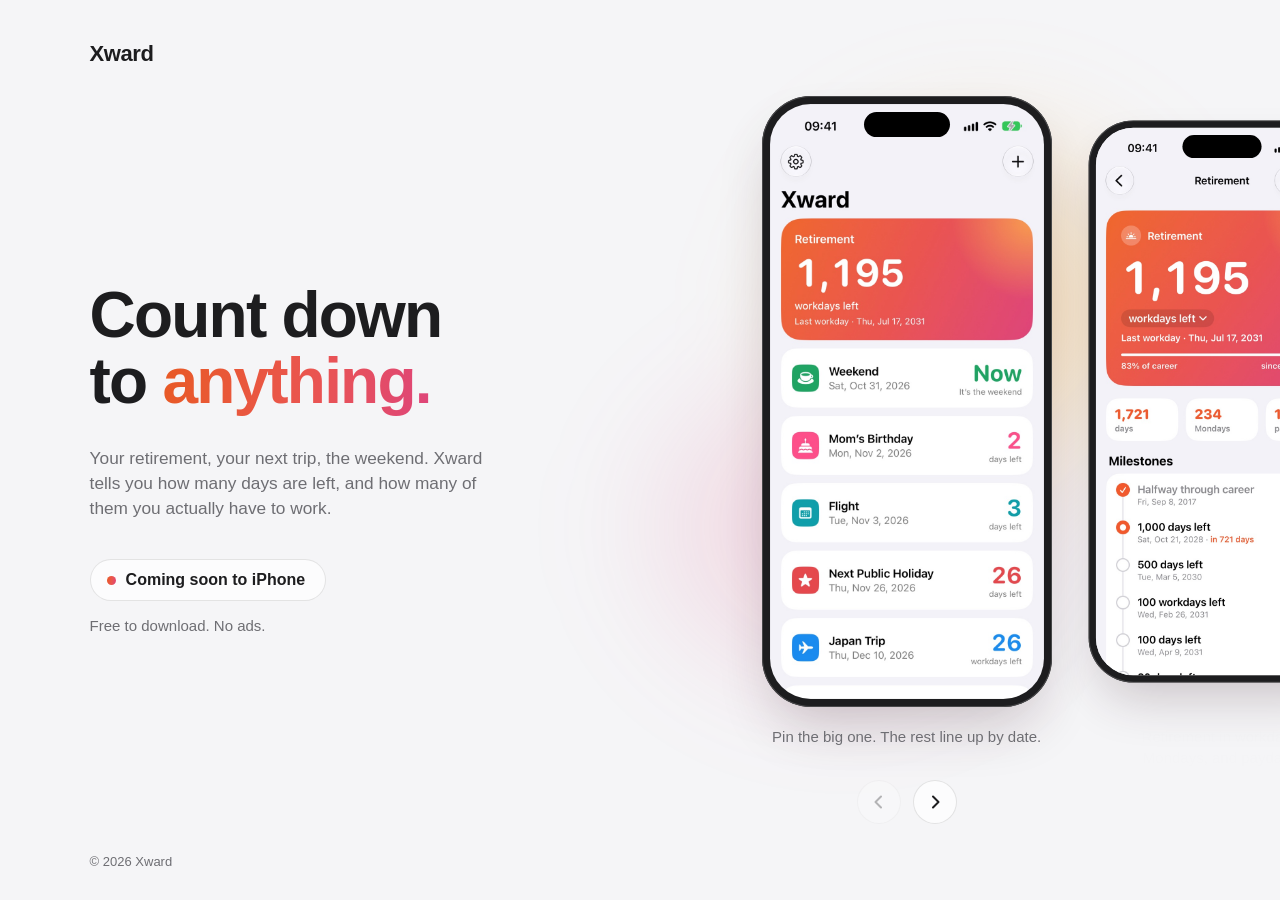
==== public/index.html @ 85ff194a "feat: add the coming-soon page for xward.app" ====
<!doctype html>
<html lang="en">
<head>
<meta charset="utf-8">
<meta name="viewport" content="width=device-width, initial-scale=1, viewport-fit=cover">
<title>Xward: Count down to anything</title>
<meta name="description" content="Xward is an iPhone countdown app. It tells you how many days are left, and how many of them you actually have to work. Coming soon.">
<meta name="color-scheme" content="light dark">
<meta name="theme-color" media="(prefers-color-scheme: light)" content="#F5F5F7">
<meta name="theme-color" media="(prefers-color-scheme: dark)" content="#000000">
<link rel="canonical" href="https://xward.app/">
<link rel="icon" href="data:,">
<style>
  :root {
    --page: #F5F5F7;
    --ink: #1D1D1F;
    --muted: #6E6E73;
    --hairline: rgba(0, 0, 0, .1);
    --glass: rgba(255, 255, 255, .7);
    --frame: #1D1D1F;
    --frame-edge: #48484A;
    --phone-shadow: rgba(60, 30, 40, .24);
    /* The app's retirement gradient, its first stop deepened to keep 3:1 on the light page. */
    --accent: linear-gradient(100deg, #E85A24, #EA5550 55%, #DE457A);
    --glow-a: rgba(255, 181, 71, .42);
    --glow-b: rgba(222, 69, 122, .24);
    --phone-height: min(70vh, 680px);
    --phone-width: calc(var(--phone-height) * .46);
    --gutter: clamp(24px, 7vw, 112px);
  }

  @supports (height: 1svh) {
    :root { --phone-height: min(70svh, 680px); }
  }

  @media (prefers-color-scheme: dark) {
    :root {
      --page: #000;
      --ink: #F5F5F7;
      --muted: #A1A1A6;
      --hairline: rgba(255, 255, 255, .16);
      --glass: rgba(44, 44, 46, .7);
      --frame: #1C1C1E;
      --frame-edge: #545458;
      --phone-shadow: rgba(0, 0, 0, .6);
      --accent: linear-gradient(100deg, #F0682C, #EA5550 55%, #DE457A);
      --glow-a: rgba(240, 104, 44, .3);
      --glow-b: rgba(222, 69, 122, .26);
    }
  }

  * { box-sizing: border-box; margin: 0; }

  html { -webkit-text-size-adjust: 100%; }

  body {
    background: var(--page);
    color: var(--ink);
    font-family: -apple-system, BlinkMacSystemFont, "Helvetica Neue", "Segoe UI", Roboto, sans-serif;
    -webkit-font-smoothing: antialiased;
    overflow-x: clip;
  }

  main {
    position: relative;
    min-height: 100vh;
    min-height: 100svh;
    display: grid;
    grid-template-columns: minmax(0, 5fr) minmax(0, 7fr);
    align-items: center;
  }

  .brand {
    position: absolute;
    top: clamp(24px, 4.5vh, 44px);
    left: var(--gutter);
    font-size: 1.375rem;
    font-weight: 700;
    letter-spacing: -.02em;
  }

  .intro { padding: 88px 32px 72px var(--gutter); }

  h1 {
    font-size: clamp(2.75rem, 5vw, 5.25rem);
    font-weight: 700;
    line-height: 1.04;
    letter-spacing: -.028em;
  }

  h1 span {
    background: var(--accent);
    -webkit-background-clip: text;
    background-clip: text;
    color: transparent;
  }

  .pitch {
    margin-top: clamp(20px, 2.4vw, 32px);
    max-width: 29em;
    color: var(--muted);
    font-size: clamp(1.0625rem, 1.35vw, 1.3125rem);
    line-height: 1.45;
    text-wrap: pretty;
  }

  .soon {
    display: inline-flex;
    align-items: center;
    gap: 10px;
    margin-top: clamp(28px, 3vw, 40px);
    padding: 11px 20px 11px 16px;
    border: 1px solid var(--hairline);
    border-radius: 999px;
    background: var(--glass);
    font-size: 1rem;
    font-weight: 600;
  }

  .soon::before {
    content: "";
    width: 9px;
    height: 9px;
    border-radius: 50%;
    background: var(--accent);
  }

  .facts {
    margin-top: 16px;
    color: var(--muted);
    font-size: .9375rem;
  }

  .gallery {
    position: relative;
    min-width: 0;
    isolation: isolate;
  }

  .gallery::before {
    content: "";
    position: absolute;
    z-index: -1;
    inset: 4% 8% 14%;
    background:
      radial-gradient(closest-side at 62% 34%, var(--glow-a), transparent),
      radial-gradient(closest-side at 40% 68%, var(--glow-b), transparent);
    filter: blur(48px);
  }

  .track {
    display: flex;
    gap: clamp(16px, 2vw, 32px);
    padding: 44px calc(50% - var(--phone-width) / 2) 12px;
    overflow-x: auto;
    scroll-snap-type: x mandatory;
    scrollbar-width: none;
    cursor: grab;
    user-select: none;
    -webkit-user-select: none;
    position: relative;
    outline-offset: -4px;
    -webkit-mask-image: linear-gradient(to right, transparent, #000 96px);
    mask-image: linear-gradient(to right, transparent, #000 96px);
  }

  .track::-webkit-scrollbar { display: none; }
  .track.dragging { cursor: grabbing; scroll-snap-type: none; }

  .slide {
    --distance: 0;
    flex: none;
    width: var(--phone-width);
    scroll-snap-align: center;
  }

  .phone {
    padding: calc(var(--phone-width) * .028);
    border-radius: calc(var(--phone-width) * .168);
    background: var(--frame);
    box-shadow:
      inset 0 0 0 1px var(--frame-edge),
      0 28px 56px -14px var(--phone-shadow);
    transform: scale(calc(1 - .08 * var(--distance)));
  }

  .screen {
    position: relative;
    overflow: hidden;
    aspect-ratio: 402 / 874;
    border-radius: calc(var(--phone-width) * .14);
    background: var(--page);
  }

  /* Simulator screenshots leave the Dynamic Island's space empty. */
  .screen::after {
    content: "";
    position: absolute;
    top: 1.26%;
    left: 34.35%;
    width: 31.3%;
    aspect-ratio: 126 / 37;
    border-radius: 999px;
    background: #000;
  }

  .screen img {
    display: block;
    width: 100%;
    height: 100%;
    -webkit-user-drag: none;
  }

  figcaption {
    min-height: 2.7em;
    margin-top: 20px;
    color: var(--muted);
    font-size: .9375rem;
    line-height: 1.35;
    text-align: center;
    text-wrap: balance;
    opacity: calc(1 - var(--distance));
  }

  .controls {
    display: flex;
    justify-content: center;
    gap: 12px;
    padding-bottom: 24px;
  }

  .controls button {
    display: grid;
    place-items: center;
    width: 44px;
    height: 44px;
    padding: 0;
    border: 1px solid var(--hairline);
    border-radius: 50%;
    background: var(--glass);
    color: var(--ink);
    cursor: pointer;
    transition: opacity .2s;
  }

  .controls button:disabled { opacity: .3; cursor: default; }

  .fineprint {
    position: absolute;
    bottom: clamp(20px, 3.5vh, 36px);
    left: var(--gutter);
    color: var(--muted);
    font-size: .8125rem;
  }

  @media (hover: none) {
    .controls { display: none; }
  }

  @media (max-width: 899px) {
    :root {
      --phone-height: min(66vh, 600px);
      --gutter: 24px;
    }

    @supports (height: 1svh) {
      :root { --phone-height: min(66svh, 600px); }
    }

    main { display: block; }
    .brand { position: static; display: block; padding: 24px var(--gutter) 0; }
    .intro { padding: 40px var(--gutter) 0; }
    .track { padding-top: 40px; -webkit-mask-image: none; mask-image: none; }
    .gallery::before { inset: 0 0 12%; }
    .fineprint { position: static; display: block; padding: 8px var(--gutter) 28px; text-align: center; }
  }

  @media (prefers-reduced-motion: no-preference) {
    @keyframes rise {
      from { opacity: 0; transform: translateY(14px); }
    }

    .intro > *, .gallery {
      animation: rise .9s cubic-bezier(.2, .7, .2, 1) backwards;
    }

    .pitch { animation-delay: .06s; }
    .soon { animation-delay: .12s; }
    .facts { animation-delay: .18s; }
    .gallery { animation-delay: .1s; }
  }
</style>
</head>
<body>
<main>
  <p class="brand">Xward</p>

  <section class="intro">
    <h1>Count down to <span>anything.</span></h1>
    <p class="pitch">Your retirement, your next trip, the weekend. Xward tells you how many days are left, and how many of them you actually have to work.</p>
    <p class="soon">Coming soon to iPhone</p>
    <p class="facts">Free to download. No ads.</p>
  </section>

  <section class="gallery" aria-label="App screenshots">
    <div class="track" tabindex="0">
      <figure class="slide">
        <div class="phone"><div class="screen"><img src="screens/home.jpg" width="804" height="1748" draggable="false" alt="The Xward home screen: a large orange card reads 1,195 workdays left until retirement, above cards for the weekend, a birthday, a flight, and a trip."></div></div>
        <figcaption>Pin the big one. The rest line up by date.</figcaption>
      </figure>
      <figure class="slide">
        <div class="phone"><div class="screen"><img src="screens/retirement.jpg" width="804" height="1748" draggable="false" loading="lazy" alt="A retirement countdown showing 1,195 workdays left, 83% of a career done, 234 Mondays, 123 paydays, and a timeline of milestones."></div></div>
        <figcaption>Retirement in workdays, Mondays, and paydays.</figcaption>
      </figure>
      <figure class="slide">
        <div class="phone"><div class="screen"><img src="screens/vacation.jpg" width="804" height="1748" draggable="false" loading="lazy" alt="A countdown to a Japan trip showing 26 workdays left out of 40 days."></div></div>
        <figcaption>Weekends, public holidays, and your days off don’t count.</figcaption>
      </figure>
      <figure class="slide">
        <div class="phone"><div class="screen"><img src="screens/templates.jpg" width="804" height="1748" draggable="false" loading="lazy" alt="The New Countdown screen listing seven templates: retirement, vacation, holiday, weekend, birthday, anniversary, and custom."></div></div>
        <figcaption>Seven templates, or any date you like.</figcaption>
      </figure>
      <figure class="slide">
        <div class="phone"><div class="screen"><img src="screens/home-dark.jpg" width="804" height="1748" draggable="false" loading="lazy" alt="The Xward home screen in dark mode, with bright colored numbers on black."></div></div>
        <figcaption>Just as good after dark.</figcaption>
      </figure>
    </div>
    <div class="controls">
      <button type="button" aria-label="Previous screenshot"><svg width="18" height="18" viewBox="0 0 18 18" fill="none" stroke="currentColor" stroke-width="2" stroke-linecap="round" stroke-linejoin="round" aria-hidden="true"><path d="M11 3.5 5.5 9l5.5 5.5"/></svg></button>
      <button type="button" aria-label="Next screenshot"><svg width="18" height="18" viewBox="0 0 18 18" fill="none" stroke="currentColor" stroke-width="2" stroke-linecap="round" stroke-linejoin="round" aria-hidden="true"><path d="m7 3.5 5.5 5.5L7 14.5"/></svg></button>
    </div>
  </section>

  <small class="fineprint">© 2026 Xward</small>
</main>

<script>
  const track = document.querySelector(".track");
  const slides = [...track.querySelectorAll(".slide")];
  const [previous, next] = document.querySelectorAll(".controls button");
  const scrollBehavior = matchMedia("(prefers-reduced-motion: reduce)").matches ? "auto" : "smooth";

  const centered = (slide) => slide.offsetLeft + slide.offsetWidth / 2 - track.clientWidth / 2;
  const nearestIndex = () => {
    const distances = slides.map((slide) => Math.abs(centered(slide) - track.scrollLeft));
    return distances.indexOf(Math.min(...distances));
  };
  const show = (index) => {
    const slide = slides[Math.max(0, Math.min(slides.length - 1, index))];
    track.scrollTo({ left: centered(slide), behavior: scrollBehavior });
  };

  // Slides shrink and lose their caption as they leave the center.
  function render() {
    const spacing = slides[1].offsetLeft - slides[0].offsetLeft;
    for (const slide of slides) {
      const distance = Math.min(1, Math.abs(centered(slide) - track.scrollLeft) / spacing);
      slide.style.setProperty("--distance", distance.toFixed(3));
    }
    previous.disabled = track.scrollLeft <= 1;
    next.disabled = track.scrollLeft >= track.scrollWidth - track.clientWidth - 1;
  }

  let frame = 0;
  const scheduleRender = () => {
    cancelAnimationFrame(frame);
    frame = requestAnimationFrame(render);
  };
  track.addEventListener("scroll", scheduleRender, { passive: true });
  addEventListener("resize", scheduleRender);
  render();

  previous.addEventListener("click", () => show(nearestIndex() - 1));
  next.addEventListener("click", () => show(nearestIndex() + 1));

  // Touch and trackpads scroll natively; a mouse drags the track, and a click brings a slide to the center.
  let drag = null;
  let snapTimer = 0;
  track.addEventListener("pointerdown", (event) => {
    if (event.pointerType !== "mouse" || event.button !== 0) return;
    clearTimeout(snapTimer);
    drag = { x: event.clientX, moved: false };
    track.setPointerCapture(event.pointerId);
  });
  track.addEventListener("pointermove", (event) => {
    if (!drag) return;
    // The button can be released where no pointerup reaches this page, such as in another tab.
    if (!(event.buttons & 1)) {
      endDrag();
      return;
    }
    if (!drag.moved) {
      if (Math.abs(event.clientX - drag.x) < 4) return;
      // Measure from here: a smooth scroll may have moved the track since the press.
      drag = { x: event.clientX, left: track.scrollLeft, moved: true };
      track.classList.add("dragging");
    }
    track.scrollLeft = drag.left - (event.clientX - drag.x);
  });
  function endDrag(clickedSlide = null) {
    if (!drag) return;
    const { moved } = drag;
    drag = null;
    show(!moved && clickedSlide ? slides.indexOf(clickedSlide) : nearestIndex());
    // Snapping waits for the smooth scroll, so the slide doesn't jump into place.
    snapTimer = setTimeout(() => track.classList.remove("dragging"), 450);
  }
  track.addEventListener("pointerup", (event) => {
    const hit = document.elementFromPoint(event.clientX, event.clientY);
    endDrag(hit?.closest(".slide"));
  });
  track.addEventListener("pointercancel", () => endDrag());
  track.addEventListener("lostpointercapture", () => endDrag());
</script>
</body>
</html>
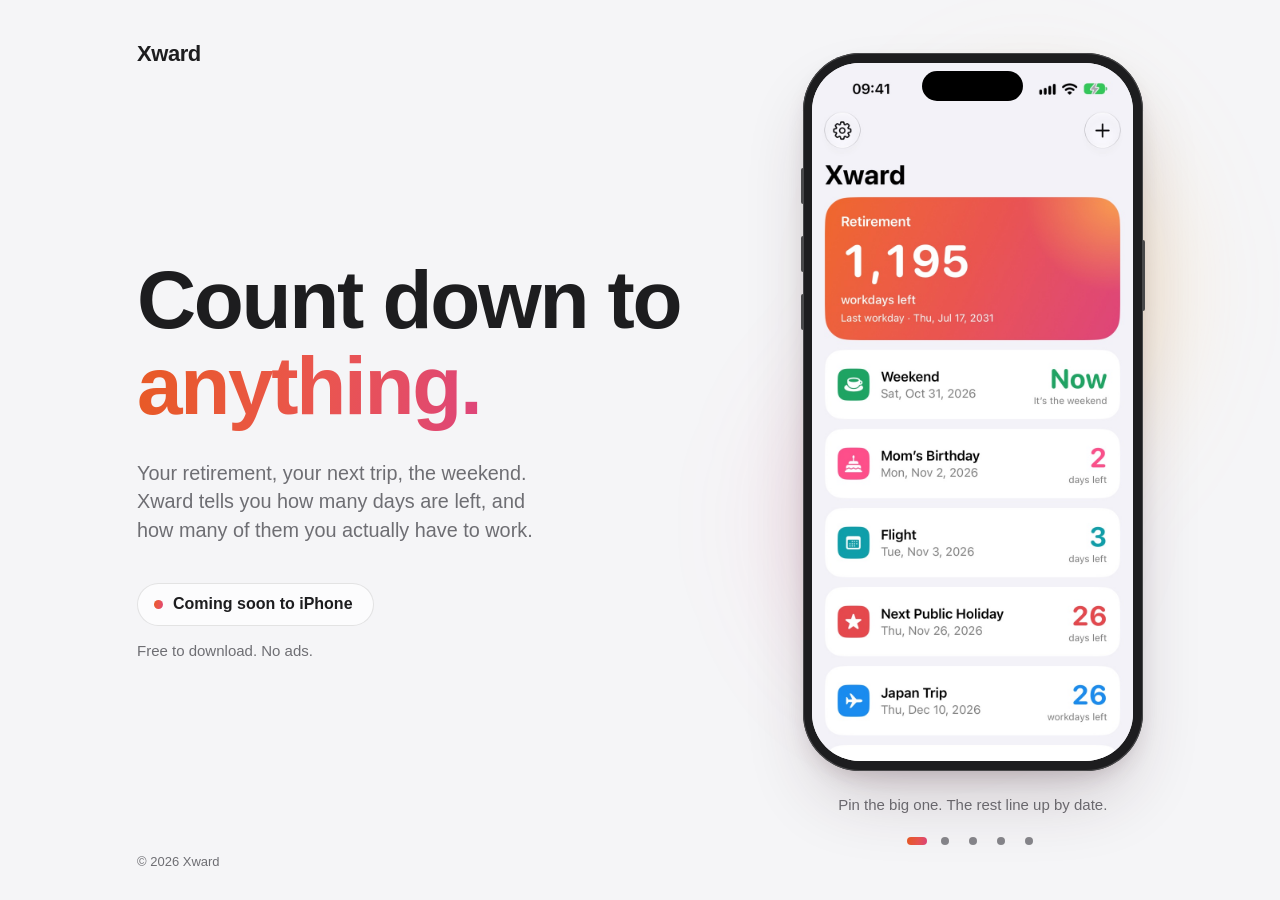
==== commit d3103c7e: "feat: show one phone at a time on the landing page Replace the side-scrolling row of phones with a s" ====
--- a/public/index.html
+++ b/public/index.html
@@ -24,13 +24,15 @@
     --accent: linear-gradient(100deg, #E85A24, #EA5550 55%, #DE457A);
     --glow-a: rgba(255, 181, 71, .42);
     --glow-b: rgba(222, 69, 122, .24);
-    --phone-height: min(70vh, 680px);
+    --dot: #86868B;
+    /* Tall enough to fill the window, leaving room for the caption and dots. */
+    --phone-height: min(100vh - 160px, 860px);
     --phone-width: calc(var(--phone-height) * .46);
-    --gutter: clamp(24px, 7vw, 112px);
+    --gutter: clamp(24px, 5vw, 72px);
   }
 
   @supports (height: 1svh) {
-    :root { --phone-height: min(70svh, 680px); }
+    :root { --phone-height: min(100svh - 160px, 860px); }
   }
 
   @media (prefers-color-scheme: dark) {
@@ -46,6 +48,7 @@
       --accent: linear-gradient(100deg, #F0682C, #EA5550 55%, #DE457A);
       --glow-a: rgba(240, 104, 44, .3);
       --glow-b: rgba(222, 69, 122, .26);
+      --dot: #636366;
     }
   }
 
@@ -63,10 +66,15 @@
 
   main {
     position: relative;
+    /* Shrink to the text and the phone, so the page's two side margins match. */
+    width: fit-content;
     min-height: 100vh;
     min-height: 100svh;
+    margin-inline: auto;
+    padding-inline: var(--gutter);
     display: grid;
-    grid-template-columns: minmax(0, 5fr) minmax(0, 7fr);
+    grid-template-columns: minmax(0, min(45vw, 54rem)) var(--phone-width);
+    column-gap: clamp(48px, 7vw, 128px);
     align-items: center;
   }
 
@@ -79,10 +87,10 @@
     letter-spacing: -.02em;
   }
 
-  .intro { padding: 88px 32px 72px var(--gutter); }
+  .intro { padding: 88px 0 72px; }
 
   h1 {
-    font-size: clamp(2.75rem, 5vw, 5.25rem);
+    font-size: clamp(2.75rem, 6.4vw, 8.5rem);
     font-weight: 700;
     line-height: 1.04;
     letter-spacing: -.028em;
@@ -99,9 +107,9 @@
     margin-top: clamp(20px, 2.4vw, 32px);
     max-width: 29em;
     color: var(--muted);
-    font-size: clamp(1.0625rem, 1.35vw, 1.3125rem);
+    font-size: clamp(1.0625rem, 1.55vw, 1.75rem);
     line-height: 1.45;
-    text-wrap: pretty;
+    text-wrap: balance;
   }
 
   .soon {
@@ -109,11 +117,11 @@
     align-items: center;
     gap: 10px;
     margin-top: clamp(28px, 3vw, 40px);
-    padding: 11px 20px 11px 16px;
+    padding: .7em 1.25em .7em 1em;
     border: 1px solid var(--hairline);
     border-radius: 999px;
     background: var(--glass);
-    font-size: 1rem;
+    font-size: clamp(1rem, 1.2vw, 1.25rem);
     font-weight: 600;
   }
 
@@ -128,12 +136,17 @@
   .facts {
     margin-top: 16px;
     color: var(--muted);
-    font-size: .9375rem;
+    font-size: clamp(.9375rem, 1.05vw, 1.125rem);
   }
 
   .gallery {
     position: relative;
     min-width: 0;
+    padding-block: 32px 16px;
+    display: grid;
+    /* Fixed to the phone's width, so the wider caption can't push the phone sideways. */
+    grid-template-columns: 100%;
+    justify-items: center;
     isolation: isolate;
   }
 
@@ -141,47 +154,50 @@
     content: "";
     position: absolute;
     z-index: -1;
-    inset: 4% 8% 14%;
+    /* Spreads past the phone, but no further than the page's margin. */
+    inset: 4% max(-24%, -1 * var(--gutter)) 16%;
     background:
       radial-gradient(closest-side at 62% 34%, var(--glow-a), transparent),
       radial-gradient(closest-side at 40% 68%, var(--glow-b), transparent);
     filter: blur(48px);
   }
 
-  .track {
-    display: flex;
-    gap: clamp(16px, 2vw, 32px);
-    padding: 44px calc(50% - var(--phone-width) / 2) 12px;
-    overflow-x: auto;
-    scroll-snap-type: x mandatory;
-    scrollbar-width: none;
-    cursor: grab;
-    user-select: none;
-    -webkit-user-select: none;
+  .phone {
     position: relative;
-    outline-offset: -4px;
-    -webkit-mask-image: linear-gradient(to right, transparent, #000 96px);
-    mask-image: linear-gradient(to right, transparent, #000 96px);
-  }
-
-  .track::-webkit-scrollbar { display: none; }
-  .track.dragging { cursor: grabbing; scroll-snap-type: none; }
-
-  .slide {
-    --distance: 0;
-    flex: none;
     width: var(--phone-width);
-    scroll-snap-align: center;
-  }
-
-  .phone {
     padding: calc(var(--phone-width) * .028);
     border-radius: calc(var(--phone-width) * .168);
     background: var(--frame);
     box-shadow:
       inset 0 0 0 1px var(--frame-edge),
-      0 28px 56px -14px var(--phone-shadow);
-    transform: scale(calc(1 - .08 * var(--distance)));
+      0 36px 72px -18px var(--phone-shadow),
+      0 10px 24px -10px var(--phone-shadow);
+  }
+
+  /* The side buttons: the action button and volume on the left, power on the right. */
+  .phone::before,
+  .phone::after {
+    content: "";
+    position: absolute;
+    width: 2px;
+    background: var(--frame-edge);
+  }
+
+  .phone::before {
+    right: 100%;
+    top: 16%;
+    height: 5%;
+    border-radius: 2px 0 0 2px;
+    box-shadow:
+      0 calc(var(--phone-width) * .2) var(--frame-edge),
+      0 calc(var(--phone-width) * .37) var(--frame-edge);
+  }
+
+  .phone::after {
+    left: 100%;
+    top: 26%;
+    height: 10%;
+    border-radius: 0 2px 2px 0;
   }
 
   .screen {
@@ -202,48 +218,81 @@
     aspect-ratio: 126 / 37;
     border-radius: 999px;
     background: #000;
-  }
-
-  .screen img {
+    pointer-events: none;
+  }
+
+  .track {
+    position: relative;
+    display: flex;
+    height: 100%;
+    overflow-x: auto;
+    overscroll-behavior-x: contain;
+    scroll-snap-type: x mandatory;
+    scrollbar-width: none;
+    cursor: grab;
+    user-select: none;
+    -webkit-user-select: none;
+    outline-offset: -4px;
+  }
+
+  .track::-webkit-scrollbar { display: none; }
+  .track.dragging { cursor: grabbing; scroll-snap-type: none; }
+
+  .slide {
+    flex: none;
+    width: 100%;
+    height: 100%;
+    scroll-snap-align: start;
+    scroll-snap-stop: always;
+  }
+
+  .slide img {
     display: block;
     width: 100%;
     height: 100%;
     -webkit-user-drag: none;
   }
 
-  figcaption {
-    min-height: 2.7em;
-    margin-top: 20px;
+  .caption {
+    /* Wider than the phone; the grid centers it, so it overhangs both sides evenly. */
+    width: 26rem;
+    margin-top: 24px;
     color: var(--muted);
     font-size: .9375rem;
     line-height: 1.35;
     text-align: center;
     text-wrap: balance;
-    opacity: calc(1 - var(--distance));
-  }
-
-  .controls {
+  }
+
+  .dots {
     display: flex;
-    justify-content: center;
-    gap: 12px;
-    padding-bottom: 24px;
-  }
-
-  .controls button {
+    margin-top: 4px;
+  }
+
+  .dots button {
     display: grid;
     place-items: center;
-    width: 44px;
+    width: 28px;
     height: 44px;
     padding: 0;
-    border: 1px solid var(--hairline);
-    border-radius: 50%;
-    background: var(--glass);
-    color: var(--ink);
+    border: 0;
+    background: none;
     cursor: pointer;
-    transition: opacity .2s;
-  }
-
-  .controls button:disabled { opacity: .3; cursor: default; }
+  }
+
+  .dots button::before {
+    content: "";
+    width: 8px;
+    height: 8px;
+    border-radius: 999px;
+    background: var(--dot);
+    transition: width .25s;
+  }
+
+  .dots button[aria-current="true"]::before {
+    width: 20px;
+    background: var(--accent);
+  }
 
   .fineprint {
     position: absolute;
@@ -253,26 +302,27 @@
     font-size: .8125rem;
   }
 
-  @media (hover: none) {
-    .controls { display: none; }
+  /* The side margins get too thin for the overhang, so long captions wrap. Two lines keep the dots in place. */
+  @media (max-width: 1099px) {
+    .caption {
+      width: calc(var(--phone-width) + 2 * var(--gutter));
+      min-height: 2.7em;
+    }
   }
 
   @media (max-width: 899px) {
+    /* The page scrolls here, so the phone sizes to the width instead of the height. */
     :root {
-      --phone-height: min(66vh, 600px);
+      --phone-width: min(80vw, 340px);
       --gutter: 24px;
     }
 
-    @supports (height: 1svh) {
-      :root { --phone-height: min(66svh, 600px); }
-    }
-
-    main { display: block; }
-    .brand { position: static; display: block; padding: 24px var(--gutter) 0; }
-    .intro { padding: 40px var(--gutter) 0; }
-    .track { padding-top: 40px; -webkit-mask-image: none; mask-image: none; }
-    .gallery::before { inset: 0 0 12%; }
-    .fineprint { position: static; display: block; padding: 8px var(--gutter) 28px; text-align: center; }
+    main { display: block; width: auto; }
+    .brand { position: static; display: block; padding-top: 24px; }
+    .intro { padding: 40px 0 0; }
+    .gallery { padding-block: 40px 0; }
+    .gallery::before { inset: 0 -24px 12%; }
+    .fineprint { position: static; display: block; padding-block: 8px 28px; text-align: center; }
   }
 
   @media (prefers-reduced-motion: no-preference) {
@@ -303,31 +353,40 @@
   </section>
 
   <section class="gallery" aria-label="App screenshots">
-    <div class="track" tabindex="0">
-      <figure class="slide">
-        <div class="phone"><div class="screen"><img src="screens/home.jpg" width="804" height="1748" draggable="false" alt="The Xward home screen: a large orange card reads 1,195 workdays left until retirement, above cards for the weekend, a birthday, a flight, and a trip."></div></div>
-        <figcaption>Pin the big one. The rest line up by date.</figcaption>
-      </figure>
-      <figure class="slide">
-        <div class="phone"><div class="screen"><img src="screens/retirement.jpg" width="804" height="1748" draggable="false" loading="lazy" alt="A retirement countdown showing 1,195 workdays left, 83% of a career done, 234 Mondays, 123 paydays, and a timeline of milestones."></div></div>
-        <figcaption>Retirement in workdays, Mondays, and paydays.</figcaption>
-      </figure>
-      <figure class="slide">
-        <div class="phone"><div class="screen"><img src="screens/vacation.jpg" width="804" height="1748" draggable="false" loading="lazy" alt="A countdown to a Japan trip showing 26 workdays left out of 40 days."></div></div>
-        <figcaption>Weekends, public holidays, and your days off don’t count.</figcaption>
-      </figure>
-      <figure class="slide">
-        <div class="phone"><div class="screen"><img src="screens/templates.jpg" width="804" height="1748" draggable="false" loading="lazy" alt="The New Countdown screen listing seven templates: retirement, vacation, holiday, weekend, birthday, anniversary, and custom."></div></div>
-        <figcaption>Seven templates, or any date you like.</figcaption>
-      </figure>
-      <figure class="slide">
-        <div class="phone"><div class="screen"><img src="screens/home-dark.jpg" width="804" height="1748" draggable="false" loading="lazy" alt="The Xward home screen in dark mode, with bright colored numbers on black."></div></div>
-        <figcaption>Just as good after dark.</figcaption>
-      </figure>
+    <div class="phone">
+      <div class="screen">
+        <div class="track" tabindex="0">
+          <figure class="slide" data-caption="Pin the big one. The rest line up by date.">
+            <picture>
+              <source media="(prefers-color-scheme: dark)" srcset="screens/home-dark.jpg">
+              <img src="screens/home.jpg" width="804" height="1748" draggable="false" alt="The Xward home screen: a large orange card reads 1,195 workdays left until retirement, above cards for the weekend, a birthday, a flight, and a trip.">
+            </picture>
+          </figure>
+          <figure class="slide" data-caption="Retirement in workdays, Mondays, and paydays.">
+            <img src="screens/retirement.jpg" width="804" height="1748" draggable="false" loading="lazy" alt="A retirement countdown showing 1,195 workdays left, 83% of a career done, 234 Mondays, 123 paydays, and a timeline of milestones.">
+          </figure>
+          <figure class="slide" data-caption="Weekends, public holidays, and your days off don’t count.">
+            <img src="screens/vacation.jpg" width="804" height="1748" draggable="false" loading="lazy" alt="A countdown to a Japan trip showing 26 workdays left out of 40 days.">
+          </figure>
+          <figure class="slide" data-caption="Seven templates, or any date you like.">
+            <img src="screens/templates.jpg" width="804" height="1748" draggable="false" loading="lazy" alt="The New Countdown screen listing seven templates: retirement, vacation, holiday, weekend, birthday, anniversary, and custom.">
+          </figure>
+          <figure class="slide" data-caption="Light or dark, it follows your iPhone.">
+            <picture>
+              <source media="(prefers-color-scheme: dark)" srcset="screens/home.jpg">
+              <img src="screens/home-dark.jpg" width="804" height="1748" draggable="false" loading="lazy" alt="The Xward home screen in the opposite appearance: dark on a light page, light on a dark page.">
+            </picture>
+          </figure>
+        </div>
+      </div>
     </div>
-    <div class="controls">
-      <button type="button" aria-label="Previous screenshot"><svg width="18" height="18" viewBox="0 0 18 18" fill="none" stroke="currentColor" stroke-width="2" stroke-linecap="round" stroke-linejoin="round" aria-hidden="true"><path d="M11 3.5 5.5 9l5.5 5.5"/></svg></button>
-      <button type="button" aria-label="Next screenshot"><svg width="18" height="18" viewBox="0 0 18 18" fill="none" stroke="currentColor" stroke-width="2" stroke-linecap="round" stroke-linejoin="round" aria-hidden="true"><path d="m7 3.5 5.5 5.5L7 14.5"/></svg></button>
+    <p class="caption" aria-live="polite"></p>
+    <div class="dots">
+      <button type="button" aria-label="Home screen"></button>
+      <button type="button" aria-label="Retirement countdown"></button>
+      <button type="button" aria-label="Trip countdown"></button>
+      <button type="button" aria-label="Templates"></button>
+      <button type="button" aria-label="Light and dark appearance"></button>
     </div>
   </section>
 
@@ -336,29 +395,21 @@
 
 <script>
   const track = document.querySelector(".track");
-  const slides = [...track.querySelectorAll(".slide")];
-  const [previous, next] = document.querySelectorAll(".controls button");
+  const slides = [...track.children];
+  const caption = document.querySelector(".caption");
+  const dots = [...document.querySelectorAll(".dots button")];
   const scrollBehavior = matchMedia("(prefers-reduced-motion: reduce)").matches ? "auto" : "smooth";
 
-  const centered = (slide) => slide.offsetLeft + slide.offsetWidth / 2 - track.clientWidth / 2;
-  const nearestIndex = () => {
-    const distances = slides.map((slide) => Math.abs(centered(slide) - track.scrollLeft));
-    return distances.indexOf(Math.min(...distances));
-  };
-  const show = (index) => {
-    const slide = slides[Math.max(0, Math.min(slides.length - 1, index))];
-    track.scrollTo({ left: centered(slide), behavior: scrollBehavior });
-  };
-
-  // Slides shrink and lose their caption as they leave the center.
+  const nearestIndex = () => Math.round(track.scrollLeft / track.clientWidth);
+  const show = (index) => track.scrollTo({ left: slides[index].offsetLeft, behavior: scrollBehavior });
+
+  let current = -1;
   function render() {
-    const spacing = slides[1].offsetLeft - slides[0].offsetLeft;
-    for (const slide of slides) {
-      const distance = Math.min(1, Math.abs(centered(slide) - track.scrollLeft) / spacing);
-      slide.style.setProperty("--distance", distance.toFixed(3));
-    }
-    previous.disabled = track.scrollLeft <= 1;
-    next.disabled = track.scrollLeft >= track.scrollWidth - track.clientWidth - 1;
+    const index = nearestIndex();
+    if (index === current) return;
+    current = index;
+    caption.textContent = slides[index].dataset.caption;
+    dots.forEach((dot, i) => dot.setAttribute("aria-current", i === index));
   }
 
   let frame = 0;
@@ -370,10 +421,9 @@
   addEventListener("resize", scheduleRender);
   render();
 
-  previous.addEventListener("click", () => show(nearestIndex() - 1));
-  next.addEventListener("click", () => show(nearestIndex() + 1));
-
-  // Touch and trackpads scroll natively; a mouse drags the track, and a click brings a slide to the center.
+  dots.forEach((dot, i) => dot.addEventListener("click", () => show(i)));
+
+  // Touch and trackpads scroll natively; a mouse drags the track.
   let drag = null;
   let snapTimer = 0;
   track.addEventListener("pointerdown", (event) => {
@@ -397,20 +447,16 @@
     }
     track.scrollLeft = drag.left - (event.clientX - drag.x);
   });
-  function endDrag(clickedSlide = null) {
+  function endDrag() {
     if (!drag) return;
-    const { moved } = drag;
     drag = null;
-    show(!moved && clickedSlide ? slides.indexOf(clickedSlide) : nearestIndex());
+    show(nearestIndex());
     // Snapping waits for the smooth scroll, so the slide doesn't jump into place.
     snapTimer = setTimeout(() => track.classList.remove("dragging"), 450);
   }
-  track.addEventListener("pointerup", (event) => {
-    const hit = document.elementFromPoint(event.clientX, event.clientY);
-    endDrag(hit?.closest(".slide"));
-  });
-  track.addEventListener("pointercancel", () => endDrag());
-  track.addEventListener("lostpointercapture", () => endDrag());
+  track.addEventListener("pointerup", endDrag);
+  track.addEventListener("pointercancel", endDrag);
+  track.addEventListener("lostpointercapture", endDrag);
 </script>
 </body>
 </html>
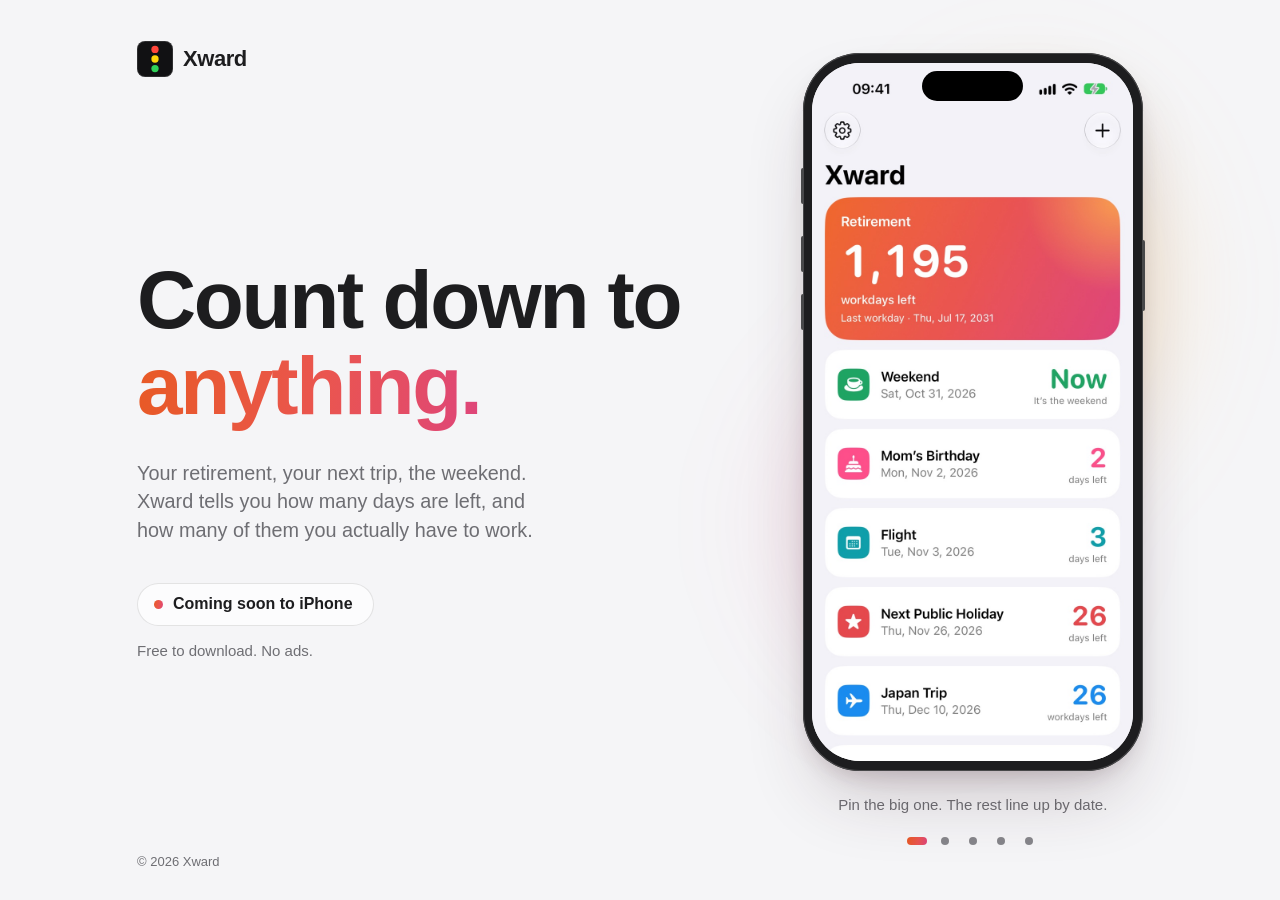
==== commit e7ac63bc: "feat: show the app icon in the page header Add the icon as a logo beside the name. Export the home s" ====
--- a/public/index.html
+++ b/public/index.html
@@ -9,7 +9,9 @@
 <meta name="theme-color" media="(prefers-color-scheme: light)" content="#F5F5F7">
 <meta name="theme-color" media="(prefers-color-scheme: dark)" content="#000000">
 <link rel="canonical" href="https://xward.app/">
-<link rel="icon" href="data:,">
+<link rel="icon" href="favicon.ico" sizes="32x32">
+<link rel="icon" href="favicon.svg" type="image/svg+xml">
+<link rel="apple-touch-icon" href="apple-touch-icon.png">
 <style>
   :root {
     --page: #F5F5F7;
@@ -82,6 +84,9 @@
     position: absolute;
     top: clamp(24px, 4.5vh, 44px);
     left: var(--gutter);
+    display: flex;
+    align-items: center;
+    gap: 10px;
     font-size: 1.375rem;
     font-weight: 700;
     letter-spacing: -.02em;
@@ -318,7 +323,7 @@
     }
 
     main { display: block; width: auto; }
-    .brand { position: static; display: block; padding-top: 24px; }
+    .brand { position: static; padding-top: 24px; }
     .intro { padding: 40px 0 0; }
     .gallery { padding-block: 40px 0; }
     .gallery::before { inset: 0 -24px 12%; }
@@ -343,7 +348,7 @@
 </head>
 <body>
 <main>
-  <p class="brand">Xward</p>
+  <p class="brand"><img src="logo.svg" width="36" height="36" alt="">Xward</p>
 
   <section class="intro">
     <h1>Count down to <span>anything.</span></h1>
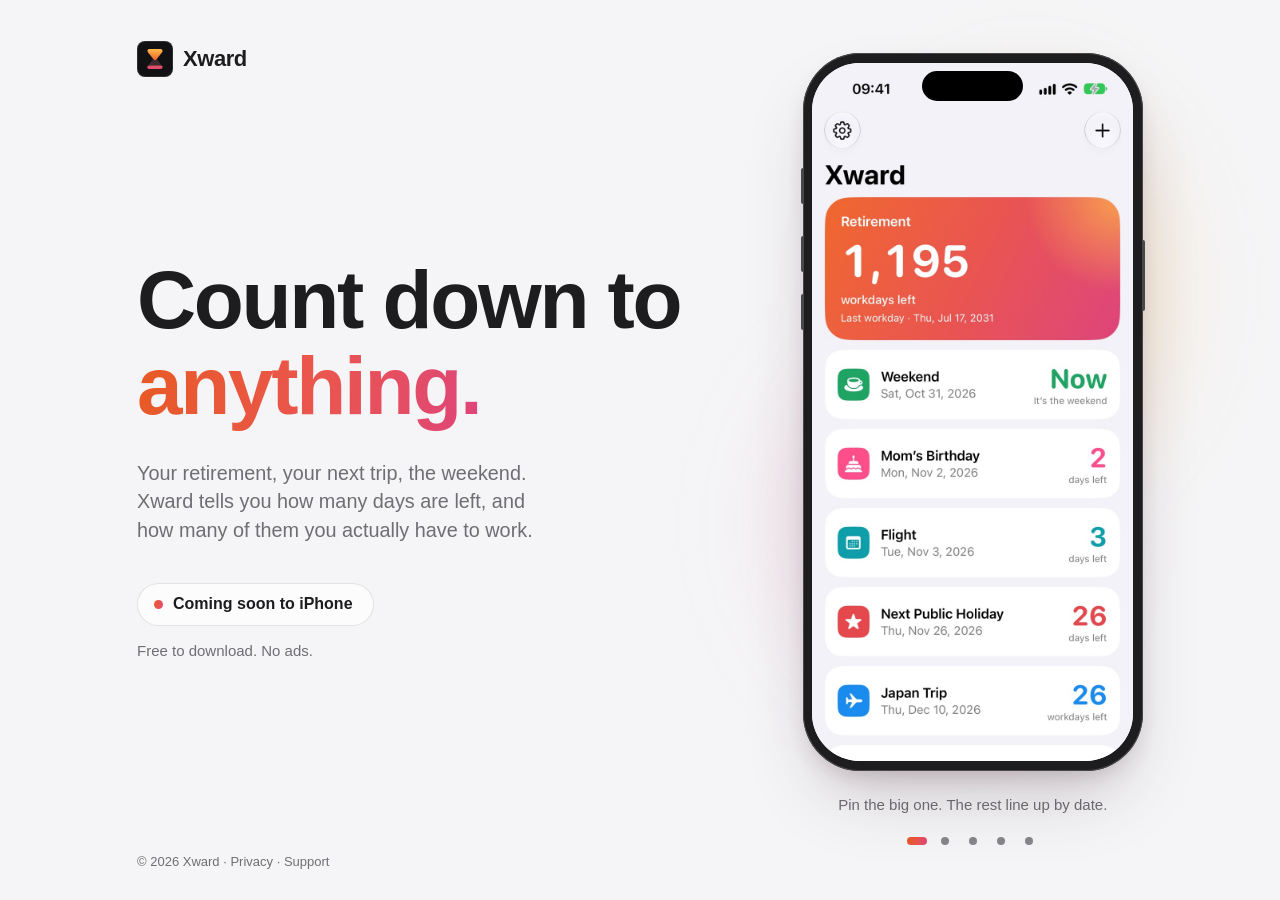
==== commit e923df36: "feat: add the privacy policy and support pages Both pages share page.css and are linked from the hom" ====
--- a/public/index.html
+++ b/public/index.html
@@ -306,6 +306,9 @@
     color: var(--muted);
     font-size: .8125rem;
   }
+
+  .fineprint a { color: inherit; text-decoration: none; }
+  .fineprint a:hover, .fineprint a:focus-visible { text-decoration: underline; }
 
   /* The side margins get too thin for the overhang, so long captions wrap. Two lines keep the dots in place. */
   @media (max-width: 1099px) {
@@ -395,7 +398,7 @@
     </div>
   </section>
 
-  <small class="fineprint">© 2026 Xward</small>
+  <small class="fineprint">© 2026 Xward · <a href="/privacy">Privacy</a> · <a href="/support">Support</a></small>
 </main>
 
 <script>
